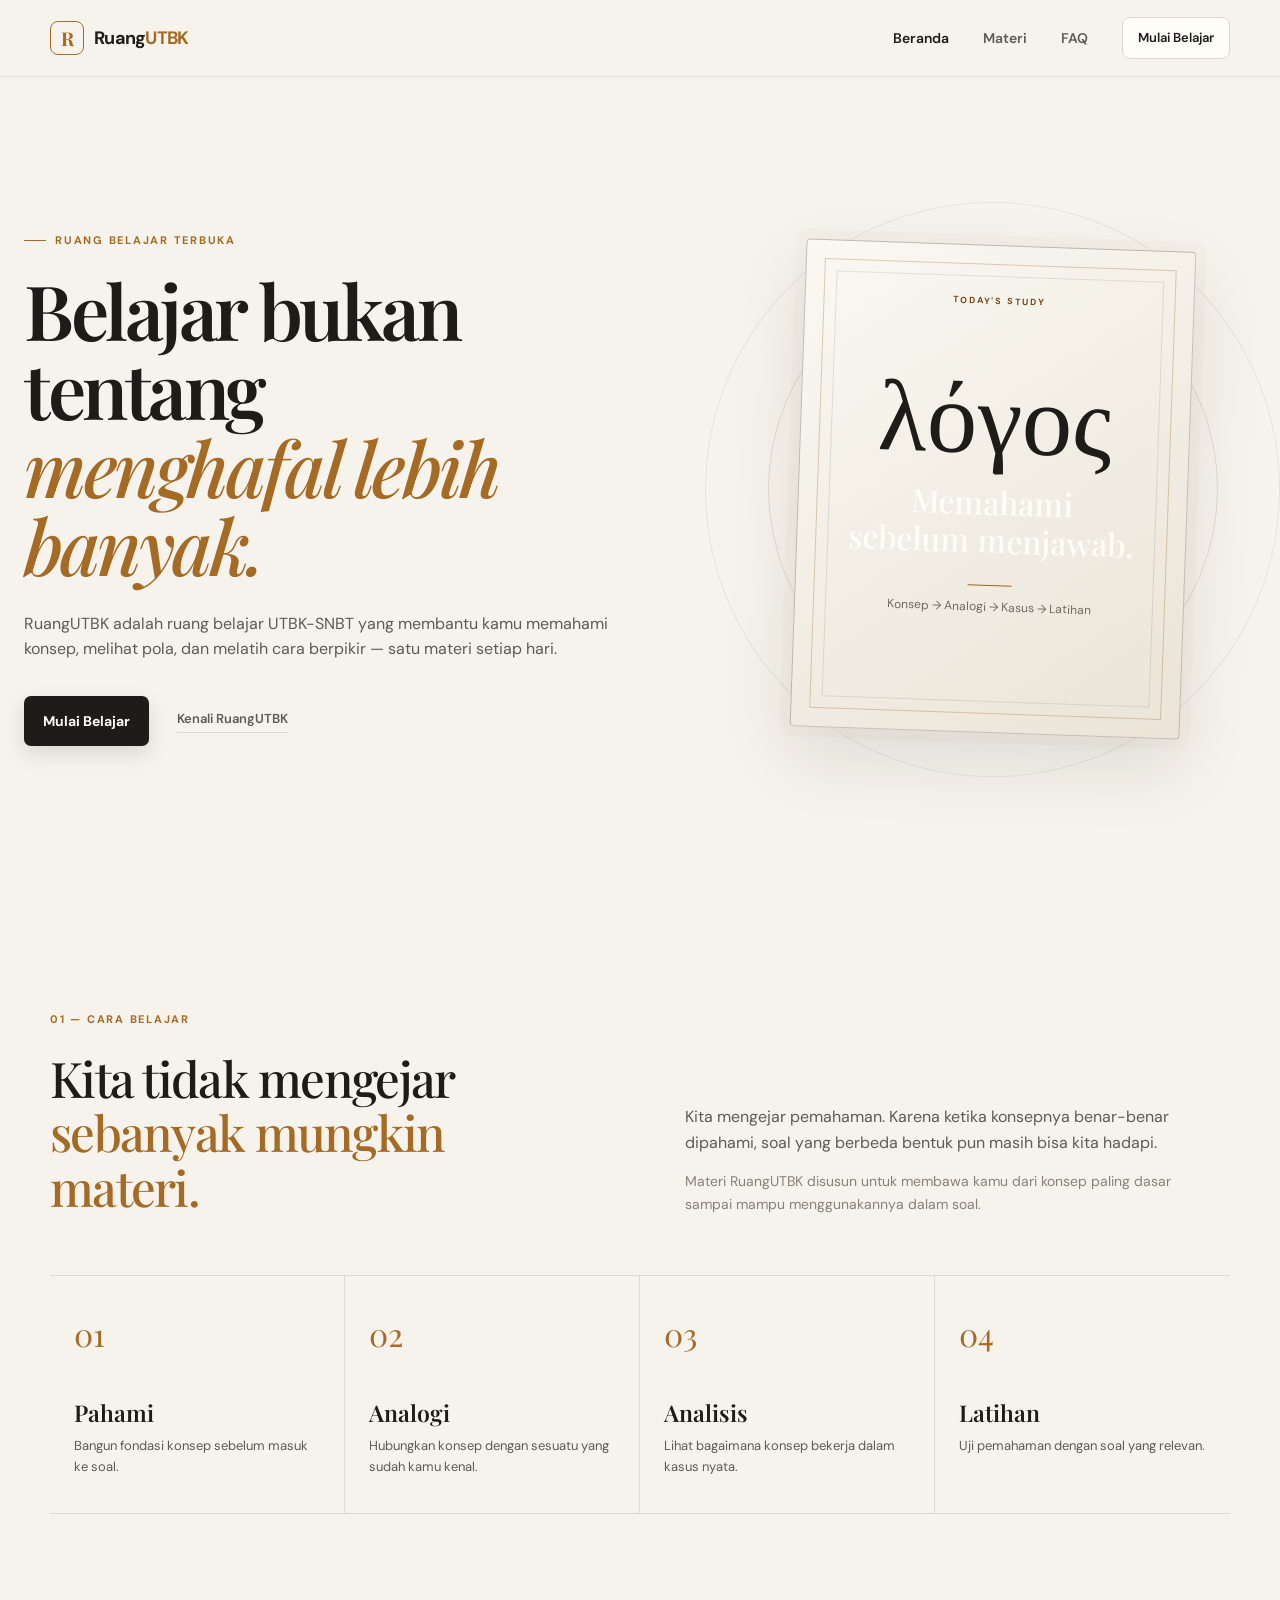
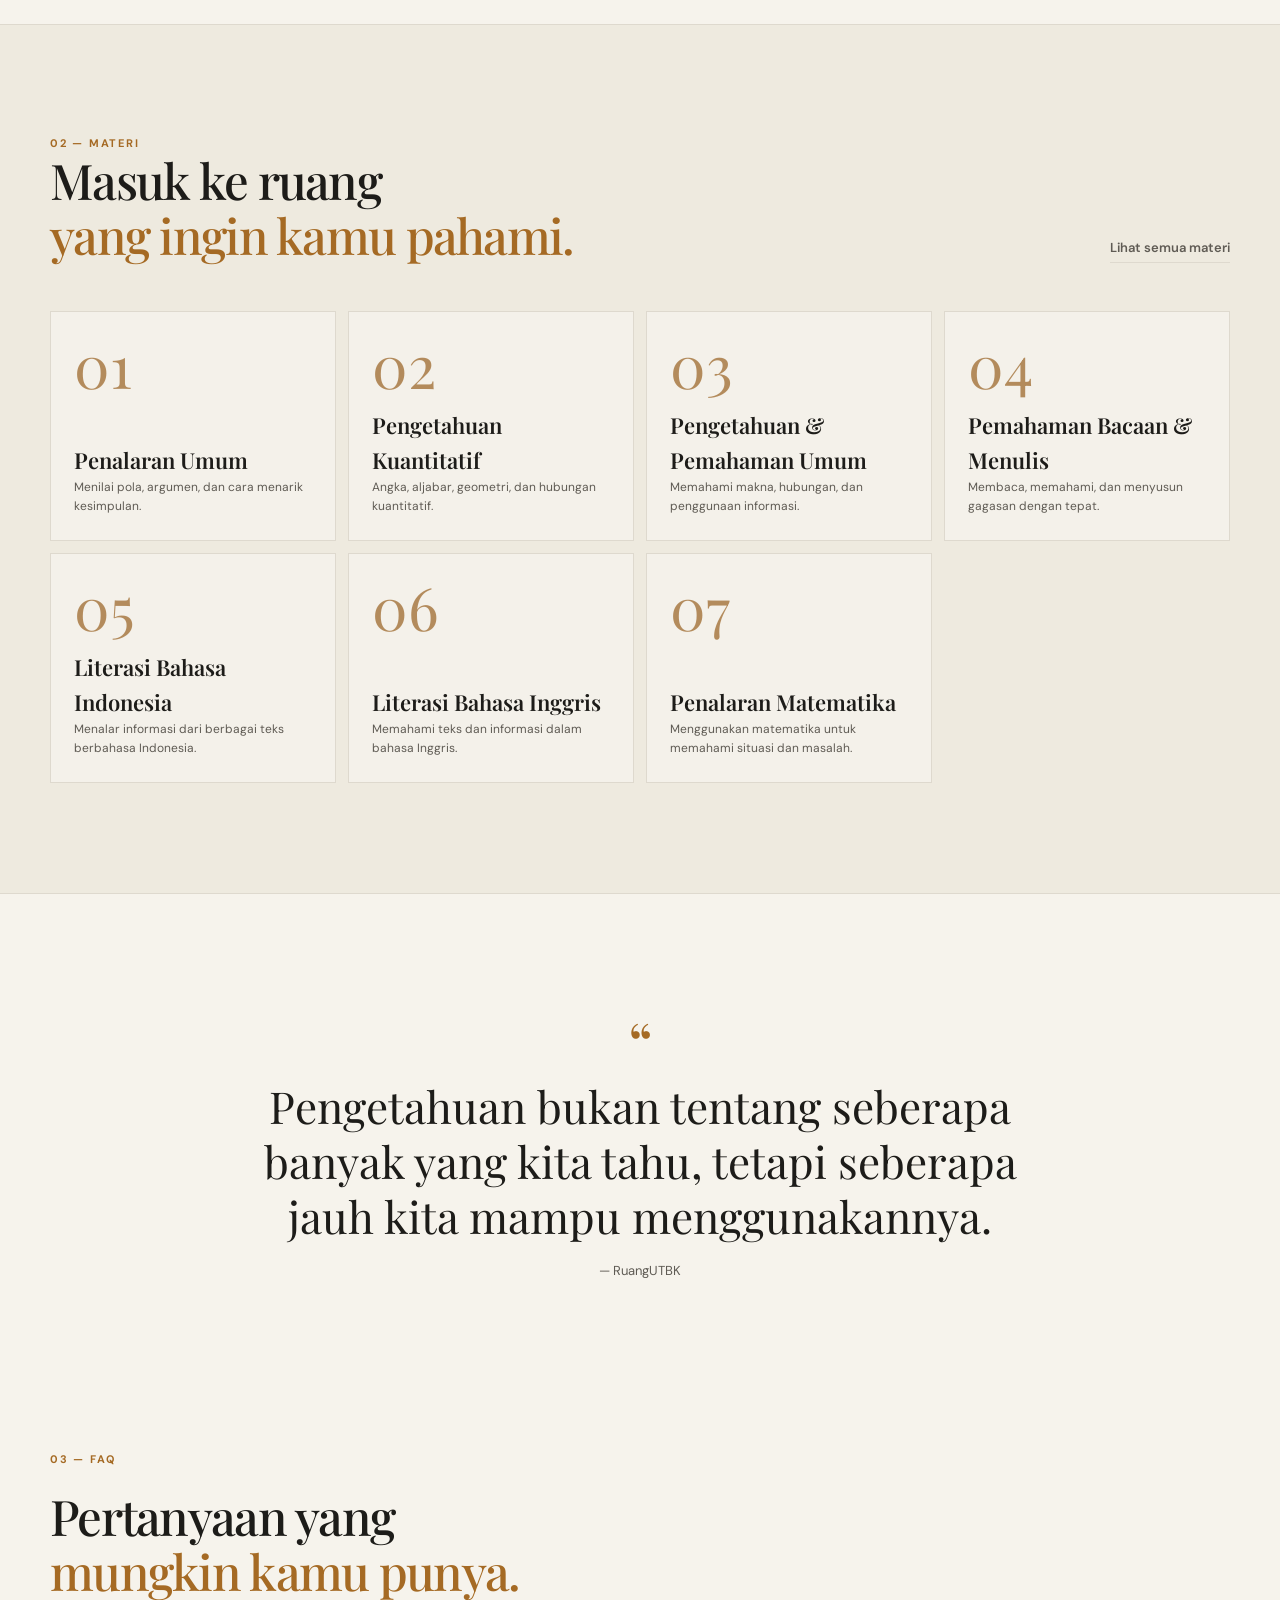
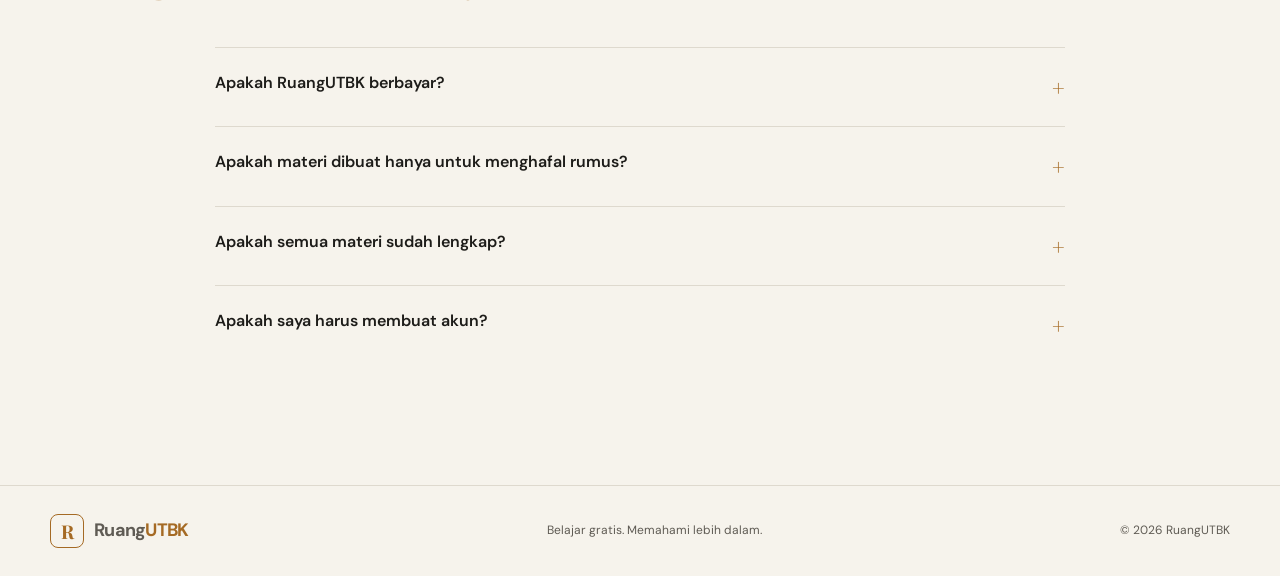
==== index.html @ 2c3f483f "Create index.html" ====
<!DOCTYPE html>
<html lang="id">
<head>
  <meta charset="UTF-8">
  <meta name="viewport" content="width=device-width, initial-scale=1.0">
  <meta name="description" content="RuangUTBK — ruang belajar UTBK-SNBT yang terstruktur, gratis, dan bebas distraksi.">
  <title>RuangUTBK — Belajar UTBK-SNBT Gratis</title>
  <link rel="preconnect" href="https://fonts.googleapis.com">
  <link rel="preconnect" href="https://fonts.gstatic.com" crossorigin>
  <link href="https://fonts.googleapis.com/css2?family=DM+Sans:wght@400;500;600;700&family=Playfair+Display:wght@500;600;700&display=swap" rel="stylesheet">
  <link rel="stylesheet" href="style.css">
  </head>
<body data-page="home">

<header class="site-header">
  <nav class="navbar container">
    <a class="brand" href="index.html" aria-label="RuangUTBK">
      <span class="brand-mark">R</span>
      <span>Ruang<span class="brand-accent">UTBK</span></span>
    </a>
    <div class="nav-links">
      <a class="nav-link active" href="index.html">Beranda</a>
      <a class="nav-link" href="learning.html">Materi</a>
      <a class="nav-link" href="#faq">FAQ</a>
    </div>
    <a class="nav-cta" href="learning.html">Mulai Belajar</a>
  </nav>
</header>

<main>
  <section class="hero hero-fullscreen">
    <div class="container hero-inner"
      .hero-inner {
  min-height: calc(100vh - 76px);
  display: grid;
  grid-template-columns: 1fr 1fr;
  align-items: center;
  gap: 60px;
}
    <div class="hero-copy">
      <p class="eyebrow"><span></span> RUANG BELAJAR TERBUKA</p>
      <h1>Belajar bukan tentang<br><em>menghafal lebih banyak.</em></h1>
      <p class="hero-description">
        RuangUTBK adalah ruang belajar UTBK-SNBT yang membantu kamu memahami
        konsep, melihat pola, dan melatih cara berpikir — satu materi setiap hari.
      </p>
      <div class="hero-actions">
        <a class="button button-primary" href="learning.html">
          Mulai Belajar
        </a>
        <a class="text-link" href="#about">Kenali RuangUTBK</a>
      </div>
    </div>
    <div class="hero-visual">
      <div class="hero-card">
        <div class="hero-card-top">
          <span class="small-label">TODAY'S STUDY</span>
          <span class="status-dot"></span>
        </div>
        <div class="hero-symbol">λόγος</div>
        <h2>Memahami<br>sebelum menjawab.</h2>
        <div class="hero-card-line"></div>
        <p>Konsep → Analogi → Kasus → Latihan</p>
      </div>
      <div class="hero-orbit orbit-one"></div>
      <div class="hero-orbit orbit-two"></div>
    </div>
  </section>

  <section class="intro-section container" id="about">
    <div class="section-kicker">01 — CARA BELAJAR</div>
    <div class="intro-grid">
      <h2>Kita tidak mengejar<br><span>sebanyak mungkin materi.</span></h2>
      <div>
        <p>
          Kita mengejar pemahaman. Karena ketika konsepnya benar-benar dipahami,
          soal yang berbeda bentuk pun masih bisa kita hadapi.
        </p>
        <p class="muted">
          Materi RuangUTBK disusun untuk membawa kamu dari konsep paling dasar
          sampai mampu menggunakannya dalam soal.
        </p>
      </div>
    </div>
    <div class="method-grid">
      <article class="method-card">
        <span>01</span>
        <h3>Pahami</h3><p>Bangun fondasi konsep sebelum masuk ke soal.</p>
      </article>
      <article class="method-card">
        <span>02</span>
        <h3>Analogi</h3><p>Hubungkan konsep dengan sesuatu yang sudah kamu kenal.</p>
      </article>
      <article class="method-card">
        <span>03</span>
        <h3>Analisis</h3><p>Lihat bagaimana konsep bekerja dalam kasus nyata.</p>
      </article>
      <article class="method-card">
        <span>04</span>
        <h3>Latihan</h3><p>Uji pemahaman dengan soal yang relevan.</p>
      </article>
    </div>
  </section>

  <section class="subjects-section">
    <div class="container">
      <div class="section-heading">
        <div>
          <div class="section-kicker">02 — MATERI</div>
          <h2>Masuk ke ruang<br><span>yang ingin kamu pahami.</span></h2>
        </div>
        <a class="text-link" href="learning.html">Lihat semua materi</a>
      </div>
      <div class="subjects-grid" id="subjects-grid"></div>
    </div>
  </section>

  <section class="quote-section container">
    <div class="quote-mark">“</div>
    <blockquote>
      Pengetahuan bukan tentang seberapa banyak yang kita tahu,
      tetapi seberapa jauh kita mampu menggunakannya.
    </blockquote>
    <p>— RuangUTBK</p>
  </section>

  <section class="faq-section container" id="faq">
    <div class="section-kicker">03 — FAQ</div>
    <h2>Pertanyaan yang<br><span>mungkin kamu punya.</span></h2>
    <div class="faq-list" id="faq-list"></div>
  </section>
</main>

<footer class="site-footer">
  <div class="container footer-inner">
    <div class="brand"><span class="brand-mark">R</span><span>Ruang<span class="brand-accent">UTBK</span></span></div>
    <p>Belajar gratis. Memahami lebih dalam.</p>
    <span>© 2026 RuangUTBK</span>
  </div>
</footer>

<script src="config.js"></script>
<script src="app.js"></script>
</body>
</html>
---- style.css ----
:root {
  --ink: #1d1c19;
  --ink-soft: #5f5b54;
  --paper: #f6f3ec;
  --paper-light: #fbfaf6;
  --line: #ded9ce;
  --accent: #a56a24;
  --accent-soft: #d6a15b;
  --white: #fffdf8;
  --shadow: 0 18px 50px rgba(50, 42, 30, .08);
  --serif: "Playfair Display", Georgia, serif;
  --sans: "DM Sans", system-ui, sans-serif;
  --max: 1180px;
}

* { box-sizing: border-box; margin: 0; padding: 0; }

html { scroll-behavior: smooth; }

body {
  background: var(--paper);
  color: var(--ink);
  font-family: var(--sans);
  line-height: 1.6;
}

a { color: inherit; text-decoration: none; }
button, select { font: inherit; }

.container {
  width: min(calc(100% - 48px), var(--max));
  margin-inline: auto;
}

/* HEADER */
.site-header {
  position: sticky;
  top: 0;
  z-index: 50;
  background: rgba(246, 243, 236, .9);
  backdrop-filter: blur(16px);
  border-bottom: 1px solid rgba(222, 217, 206, .75);
}

.navbar {
  height: 76px;
  display: flex;
  align-items: center;
  justify-content: space-between;
}

.brand {
  display: inline-flex;
  align-items: center;
  gap: 10px;
  font-weight: 700;
  letter-spacing: -.04em;
  font-size: 18px;
}

.brand-mark {
  width: 34px;
  height: 34px;
  display: grid;
  place-items: center;
  border: 1px solid var(--accent);
  border-radius: 8px;
  font-family: var(--serif);
  color: var(--accent);
  font-size: 19px;
}

.brand-accent { color: var(--accent); }

.nav-links {
  display: flex;
  gap: 34px;
  margin-left: auto;
  margin-right: 34px;
}

.nav-link {
  color: var(--ink-soft);
  font-size: 14px;
  font-weight: 600;
  transition: color .2s ease;
}

.nav-link:hover, .nav-link.active { color: var(--ink); }

.nav-cta {
  display: inline-flex;
  align-items: center;
  gap: 8px;
  padding: 10px 15px;
  border: 1px solid var(--line);
  background: var(--white);
  border-radius: 8px;
  font-size: 13px;
  font-weight: 600;
}

.nav-cta svg { width: 15px; }

.mobile-menu-button {
  display: none;
  border: 0;
  background: transparent;
  cursor: pointer;
}

/* HERO */
.hero {
  min-height: 650px;
  display: grid;
  grid-template-columns: 1.05fr .95fr;
  align-items: center;
  gap: 70px;
}

.eyebrow, .section-kicker, .small-label {
  font-size: 11px;
  font-weight: 700;
  letter-spacing: .16em;
  color: var(--accent);
}

.eyebrow { display: flex; align-items: center; gap: 9px; margin-bottom: 22px; }
.eyebrow span { width: 22px; height: 1px; background: var(--accent); }

.hero h1 {
  max-width: 700px;
  font-family: var(--serif);
  font-size: clamp(44px, 6vw, 76px);
  line-height: 1.03;
  letter-spacing: -.045em;
  font-weight: 600;
}

.hero h1 em {
  color: var(--accent);
  font-weight: 500;
}

.hero-description {
  max-width: 580px;
  margin-top: 26px;
  color: var(--ink-soft);
  font-size: 16px;
}

.hero-actions {
  display: flex;
  align-items: center;
  gap: 28px;
  margin-top: 34px;
}

.button {
  display: inline-flex;
  align-items: center;
  gap: 10px;
  padding: 14px 19px;
  border-radius: 7px;
  font-size: 14px;
  font-weight: 700;
}

.button-primary {
  color: var(--white);
  background: var(--ink);
  box-shadow: 0 8px 20px rgba(29, 28, 25, .12);
}

.button-primary svg { width: 16px; }

.text-link {
  display: inline-flex;
  align-items: center;
  gap: 8px;
  color: var(--ink-soft);
  font-size: 13px;
  font-weight: 600;
  border-bottom: 1px solid var(--line);
  padding-bottom: 3px;
}

.text-link svg { width: 14px; }

/* HERO VISUAL */
.hero-visual {
  position: relative;
  min-height: 430px;
  display: grid;
  place-items: center;
}

.hero-card {
  position: relative;
  z-index: 2;
  width: min(360px, 90%);
  min-height: 390px;
  padding: 28px;
  background: var(--ink);
  color: var(--white);
  border-radius: 4px;
  box-shadow: var(--shadow);
  transform: rotate(2deg);
}

.hero-card::before {
  content: "";
  position: absolute;
  inset: 10px;
  border: 1px solid rgba(214, 161, 91, .35);
  pointer-events: none;
}

.hero-card-top { display: flex; justify-content: space-between; align-items: center; }
.hero-card .small-label { color: var(--accent-soft); }
.status-dot { width: 7px; height: 7px; background: var(--accent-soft); border-radius: 50%; }

.hero-symbol {
  margin-top: 65px;
  color: var(--accent-soft);
  font-family: var(--serif);
  font-size: 52px;
  line-height: 1;
}

.hero-card h2 {
  margin-top: 22px;
  font-family: var(--serif);
  font-weight: 500;
  font-size: 31px;
  line-height: 1.1;
}

.hero-card-line { width: 44px; height: 1px; background: var(--accent-soft); margin: 30px 0 12px; }
.hero-card p { color: #c7c2b8; font-size: 12px; }

.hero-orbit {
  position: absolute;
  border: 1px solid var(--line);
  border-radius: 50%;
}

.orbit-one { width: 440px; height: 440px; }
.orbit-two { width: 510px; height: 250px; transform: rotate(-30deg); }

/* SECTIONS */
.intro-section { padding: 110px 0; }

.intro-grid {
  display: grid;
  grid-template-columns: 1fr 1fr;
  gap: 90px;
  margin-top: 22px;
  align-items: end;
}

.intro-grid h2, .section-heading h2, .faq-section > h2 {
  font-family: var(--serif);
  font-size: clamp(32px, 4vw, 49px);
  line-height: 1.12;
  letter-spacing: -.035em;
  font-weight: 500;
}

.intro-grid h2 span, .section-heading h2 span, .faq-section h2 span { color: var(--accent); }

.intro-grid p { color: var(--ink-soft); max-width: 520px; }
.intro-grid .muted { margin-top: 15px; font-size: 14px; color: #888176; }

.method-grid {
  display: grid;
  grid-template-columns: repeat(4, 1fr);
  margin-top: 60px;
  border-top: 1px solid var(--line);
  border-bottom: 1px solid var(--line);
}

.method-card {
  position: relative;
  min-height: 210px;
  padding: 25px 24px;
  border-right: 1px solid var(--line);
}

.method-card:last-child { border-right: 0; }
.method-card > span { color: #aaa398; font-size: 11px; }
.method-card > svg { display: block; margin-top: 28px; width: 20px; color: var(--accent); }
.method-card h3 { margin-top: 15px; font-family: var(--serif); font-size: 23px; font-weight: 600; }
.method-card p { margin-top: 5px; color: var(--ink-soft); font-size: 13px; }

/* SUBJECTS */
.subjects-section {
  padding: 110px 0;
  background: #eeeadf;
  border-block: 1px solid var(--line);
}

.section-heading {
  display: flex;
  align-items: end;
  justify-content: space-between;
  gap: 30px;
}

.subjects-grid {
  display: grid;
  grid-template-columns: repeat(4, 1fr);
  gap: 12px;
  margin-top: 48px;
}

.subject-card {
  min-height: 190px;
  padding: 23px;
  background: var(--paper-light);
  border: 1px solid var(--line);
  display: flex;
  flex-direction: column;
  justify-content: space-between;
  transition: transform .2s ease, box-shadow .2s ease, border-color .2s ease;
}

.subject-card:hover {
  transform: translateY(-3px);
  border-color: #c8bba5;
  box-shadow: var(--shadow);
}

.subject-card-number { font-size: 11px; color: #999186; }
.subject-card-icon { color: var(--accent); width: 19px; }
.subject-card h3 { font-family: var(--serif); font-size: 22px; font-weight: 600; }
.subject-card p { font-size: 12px; color: var(--ink-soft); }

/* QUOTE */
.quote-section {
  padding: 130px 10%;
  text-align: center;
}

.quote-mark {
  color: var(--accent);
  font-family: var(--serif);
  font-size: 60px;
  line-height: .6;
}

.quote-section blockquote {
  max-width: 820px;
  margin: 18px auto;
  font-family: var(--serif);
  font-size: clamp(27px, 4vw, 44px);
  line-height: 1.25;
}

.quote-section p { color: var(--ink-soft); font-size: 13px; }

/* FAQ */
.faq-section { padding: 40px 0 120px; }
.faq-section > h2 { margin-top: 20px; }

.faq-list { max-width: 850px; margin: 48px auto 0; }
.faq-item { border-top: 1px solid var(--line); }
.faq-question {
  width: 100%;
  padding: 22px 0;
  border: 0;
  background: transparent;
  display: flex;
  justify-content: space-between;
  text-align: left;
  cursor: pointer;
  font-weight: 600;
  color: var(--ink);
}
.faq-question svg { width: 17px; transition: transform .2s; }
.faq-answer { display: none; padding: 0 40px 22px 0; color: var(--ink-soft); font-size: 14px; }
.faq-item.open .faq-answer { display: block; }
.faq-item.open .faq-question svg { transform: rotate(45deg); }

/* FOOTER */
.site-footer {
  border-top: 1px solid var(--line);
  padding: 28px 0;
  color: var(--ink-soft);
  font-size: 12px;
}
.footer-inner { display: flex; align-items: center; justify-content: space-between; gap: 20px; }

/* LEARNING */
.learning-layout {
  min-height: calc(100vh - 77px);
  display: grid;
  grid-template-columns: 285px 1fr;
}

.learning-sidebar {
  position: sticky;
  top: 77px;
  height: calc(100vh - 77px);
  overflow-y: auto;
  padding: 35px 24px;
  background: #efebe2;
  border-right: 1px solid var(--line);
}

.sidebar-heading h2 {
  margin-top: 6px;
  font-family: var(--serif);
  font-size: 27px;
  font-weight: 600;
}

.select-label {
  display: block;
  margin: 30px 0 8px;
  color: var(--ink-soft);
  font-size: 11px;
  font-weight: 700;
  letter-spacing: .08em;
  text-transform: uppercase;
}

.subject-select {
  width: 100%;
  padding: 11px 12px;
  background: var(--paper-light);
  color: var(--ink);
  border: 1px solid var(--line);
  border-radius: 5px;
  outline: none;
}

.toc { margin-top: 24px; }
.toc-package { margin-bottom: 24px; }
.toc-package-title {
  margin-bottom: 8px;
  color: #938b7d;
  font-size: 10px;
  font-weight: 700;
  letter-spacing: .13em;
  text-transform: uppercase;
}
.toc-item {
  width: 100%;
  padding: 9px 10px;
  display: flex;
  gap: 9px;
  border: 0;
  border-left: 2px solid transparent;
  background: transparent;
  color: var(--ink-soft);
  text-align: left;
  cursor: pointer;
  font-size: 12px;
  border-radius: 0 4px 4px 0;
}
.toc-item:hover { color: var(--ink); background: rgba(255,255,255,.35); }
.toc-item.active { color: var(--ink); border-left-color: var(--accent); background: rgba(255,255,255,.55); font-weight: 700; }
.toc-number { color: #aaa195; min-width: 28px; }

.lesson-area { min-width: 0; }
.lesson-container {
  width: min(850px, calc(100% - 70px));
  margin: 0 auto;
  padding: 65px 0 90px;
}

.lesson-breadcrumb {
  display: flex;
  gap: 8px;
  color: #928a7e;
  font-size: 11px;
  text-transform: uppercase;
  letter-spacing: .08em;
}

.lesson-heading { margin-top: 35px; }
.lesson-number { color: var(--accent); font-size: 13px; font-weight: 700; }
.lesson-heading h1 {
  margin-top: 4px;
  font-family: var(--serif);
  font-size: clamp(42px, 6vw, 68px);
  line-height: 1;
  font-weight: 600;
  letter-spacing: -.045em;
}

.lesson-resources { margin-top: 42px; }
.lesson-quote {
  padding-left: 22px;
  border-left: 2px solid var(--accent);
  color: var(--ink-soft);
  font-family: var(--serif);
  font-size: 19px;
  line-height: 1.55;
  font-style: italic;
  max-width: 730px;
}

.resource-buttons {
  display: flex;
  gap: 10px;
  margin-top: 25px;
}

.resource-button {
  display: inline-flex;
  align-items: center;
  gap: 10px;
  padding: 12px 14px;
  background: var(--white);
  border: 1px solid var(--line);
  border-radius: 5px;
  font-size: 12px;
  font-weight: 700;
  transition: border-color .2s, transform .2s;
}
.resource-button:hover { border-color: var(--accent-soft); transform: translateY(-1px); }
.resource-button svg { width: 16px; color: var(--accent); }
.resource-button svg:last-child { width: 13px; margin-left: 5px; color: #999186; }

.lesson-divider {
  height: 1px;
  margin: 48px 0;
  background: var(--line);
}

.article-content {
  color: #3f3c37;
  font-size: 16px;
}
.article-content h2 {
  margin: 42px 0 14px;
  color: var(--ink);
  font-family: var(--serif);
  font-size: 30px;
}
.article-content h3 {
  margin: 30px 0 10px;
  color: var(--ink);
  font-family: var(--serif);
  font-size: 22px;
}
.article-content p { margin: 0 0 18px; }
.article-content strong { color: var(--ink); }
.article-content blockquote {
  margin: 25px 0;
  padding: 17px 20px;
  background: #eeeadf;
  border-left: 3px solid var(--accent);
}
.article-content ul, .article-content ol { margin: 12px 0 22px 23px; }
.article-content li { margin-bottom: 8px; }

.lesson-navigation {
  display: flex;
  justify-content: space-between;
  gap: 15px;
  margin-top: 70px;
  padding-top: 20px;
  border-top: 1px solid var(--line);
}
.lesson-nav-button {
  display: inline-flex;
  align-items: center;
  gap: 9px;
  padding: 11px 14px;
  border: 1px solid var(--line);
  background: transparent;
  border-radius: 5px;
  color: var(--ink-soft);
  cursor: pointer;
  font-size: 12px;
  font-weight: 700;
}
.lesson-nav-button:hover:not(:disabled) { background: var(--white); color: var(--ink); }
.lesson-nav-button:disabled { opacity: .35; cursor: not-allowed; }
.lesson-nav-button svg { width: 15px; }

.hidden { display: none !important; }

/* RESPONSIVE */
@media (max-width: 900px) {
  .nav-links { display: none; }
  .nav-cta { margin-left: auto; margin-right: 12px; }
  .mobile-menu-button { display: block; }
  .hero { grid-template-columns: 1fr; padding-top: 70px; padding-bottom: 70px; }
  .hero-visual { min-height: 380px; }
  .intro-grid { grid-template-columns: 1fr; gap: 30px; }
  .method-grid { grid-template-columns: repeat(2, 1fr); }
  .method-card:nth-child(2) { border-right: 0; }
  .subjects-grid { grid-template-columns: repeat(2, 1fr); }
  .learning-layout { display: block; }
  .learning-sidebar {
    position: fixed;
    z-index: 40;
    top: 77px;
    left: 0;
    width: 290px;
    transform: translateX(-100%);
    transition: transform .25s ease;
    box-shadow: 10px 0 30px rgba(0,0,0,.08);
  }
  .learning-sidebar.open { transform: translateX(0); }
  .lesson-container { width: min(850px, calc(100% - 42px)); }
}

@media (max-width: 600px) {
  .container { width: min(calc(100% - 30px), var(--max)); }
  .navbar { height: 68px; }
  .nav-cta { display: none; }
  .hero { min-height: auto; padding-top: 65px; }
  .hero h1 { font-size: 44px; }
  .hero-visual { min-height: 330px; }
  .hero-card { min-height: 310px; }
  .hero-symbol { margin-top: 40px; }
  .orbit-one { width: 330px; height: 330px; }
  .orbit-two { width: 360px; height: 180px; }
  .intro-section, .subjects-section { padding: 75px 0; }
  .method-grid, .subjects-grid { grid-template-columns: 1fr; }
  .method-card { border-right: 0; border-bottom: 1px solid var(--line); }
  .method-card:last-child { border-bottom: 0; }
  .section-heading { display: block; }
  .section-heading .text-link { margin-top: 20px; }
  .quote-section { padding: 85px 10px; }
  .footer-inner { flex-direction: column; align-items: flex-start; }
  .resource-buttons { flex-direction: column; }
  .resource-button { justify-content: space-between; }
  .lesson-container { width: calc(100% - 30px); padding-top: 45px; }
  .lesson-heading h1 { font-size: 46px; }
}


/* RUANGUTBK — landing revision: full-screen + editorial Akademia */
.hero-fullscreen {
  min-height: calc(100vh - 76px);
  padding-top: 4.5rem;
  padding-bottom: 4.5rem;
  align-items: center;
}

.hero-fullscreen .hero-copy { max-width: 720px; }
.hero-fullscreen .hero-description { max-width: 610px; }

.hero-visual {
  min-height: 500px;
  display: grid;
  place-items: center;
}

.hero-card {
  width: min(390px, 76vw);
  aspect-ratio: 4 / 5;
  min-height: 0;
  background: linear-gradient(145deg, #faf8f2 0%, #ebe4d7 100%);
  border: 1px solid rgba(29,28,25,.24);
  box-shadow: 0 28px 70px rgba(40,31,19,.11), 0 0 0 10px rgba(154,100,37,.025);
  position: relative;
  display: flex;
  flex-direction: column;
  align-items: center;
  justify-content: center;
}

.hero-card::before, .hero-card::after {
  content: ""; position: absolute; pointer-events: none;
  border: 1px solid rgba(154,100,37,.30);
}
.hero-card::before { inset: 18px; }
.hero-card::after { inset: 30px; border-color: rgba(29,28,25,.10); }
.hero-card-top { position: absolute; top: 48px; left: 50%; transform: translateX(-50%); width: calc(100% - 100px); justify-content: center !important; }
.hero-card-top .status-dot { display: none; }
.hero-card .small-label { letter-spacing: .22em; color: #754819; font-size: 9px; }
.hero-symbol { margin-top: 0; color: var(--ink); font-size: clamp(4rem, 8vw, 6.3rem); }
.hero-card h2 { text-align: center; font-size: clamp(1.45rem, 3vw, 2rem); line-height: 1.18; }
.hero-card-line { margin: 26px 0 12px; background: #9a6425; }
.hero-card p { text-align: center; color: #6f6a61; }

.hero-orbit { background: transparent; border-color: rgba(154,100,37,.18); }
.orbit-one { width: 450px; height: 450px; }
.orbit-two { width: 575px; height: 575px; border-color: rgba(29,28,25,.07); }

.method-grid { border-top: 1px solid var(--line); border-bottom: 1px solid var(--line); }
.method-card { background: transparent; box-shadow: none; border-radius: 0; padding: 2rem 1.5rem 2.2rem; }
.method-card > svg { display: none !important; }
.method-card > span:first-child { font-family: var(--serif); font-size: 2rem; color: var(--accent); }
.method-card h3 { margin-top: 2.2rem; }

.subject-card {
  min-height: 230px;
  border-radius: 0;
  background: rgba(255,255,255,.34);
  box-shadow: none;
  transition: transform .2s ease, border-color .2s ease, background .2s ease;
}
.subject-card:hover { transform: translateY(-4px); background: rgba(255,255,255,.72); border-color: rgba(154,100,37,.42); }
.subject-card-icon { display: none !important; }
.subject-card-number { display: none; }
.subject-card-index {
  font-family: var(--serif);
  font-size: 3.7rem;
  line-height: 1;
  color: rgba(154,100,37,.72);
}
.subject-card h3 { margin-top: .8rem; }
.subject-card p { line-height: 1.6; }

@media (max-width: 900px) {
  .hero-fullscreen { min-height: auto; padding-top: 4rem; padding-bottom: 4rem; }
  .hero-visual { min-height: 410px; margin-top: 1rem; }
  .method-card { border-right: 0; border-bottom: 1px solid var(--line); }
  .method-card:last-child { border-bottom: 0; }
}

@media (max-width: 640px) {
  .hero-fullscreen { padding-top: 2.5rem; padding-bottom: 3rem; }
  .hero-visual { min-height: 340px; }
  .hero-card { width: min(310px, 76vw); }
  .orbit-one { width: 340px; height: 340px; }
  .orbit-two { width: 420px; height: 420px; }
}

.faq-plus {
  font-family: var(--serif);
  font-size: 1.35rem;
  font-weight: 400;
  color: var(--accent);
  transition: transform .2s ease;
}
.faq-item.open .faq-plus { transform: rotate(45deg); }


/* Learning page — intentionally minimal: quote + video + PDF */
.lesson-resources {
  margin-top: 48px;
  max-width: 760px;
}
.lesson-quote {
  margin: 0 0 30px;
  padding: 0 0 0 28px;
  border-left: 2px solid var(--accent);
  font-family: "Playfair Display", Georgia, serif;
  font-size: clamp(1.35rem, 2.3vw, 1.85rem);
  line-height: 1.55;
  color: var(--ink);
}
.resource-buttons {
  display: grid;
  grid-template-columns: repeat(2, minmax(0, 1fr));
  gap: 12px;
}
.resource-button {
  min-height: 62px;
  padding: 0 18px;
  border: 1px solid var(--line);
  background: rgba(255,255,255,.45);
  color: var(--ink);
  display: flex;
  align-items: center;
  gap: 12px;
  text-decoration: none;
  transition: .2s ease;
}
.resource-button:hover {
  border-color: var(--accent);
  background: rgba(255,255,255,.8);
  transform: translateY(-2px);
}
.resource-button svg { width: 17px; color: var(--accent); flex: 0 0 auto; }
.resource-button svg:last-child { width: 14px; margin-left: auto; color: #999186; }
@media (max-width: 640px) {
  .lesson-resources { margin-top: 34px; }
  .lesson-quote { padding-left: 18px; }
  .resource-buttons { grid-template-columns: 1fr; }
}
/* =====================================================
   INDEX — FIX HORIZONTAL PAGE DRAG
   ===================================================== */

html,
body {
  width: 100%;
  max-width: 100%;
  overflow-x: hidden;
}

body {
  position: relative;
}

main {
  width: 100%;
  max-width: 100%;
  overflow-x: hidden;
}

/* Hero tidak boleh membuat halaman melebar */
.hero {
  width: 100%;
  max-width: 100%;
  overflow: hidden;
}

/* Pastikan grid tidak memaksa viewport melebar */
.hero-copy,
.hero-visual {
  min-width: 0;
}

/* Elemen dekoratif tetap berada di dalam hero */
.hero-visual {
  position: relative;
  overflow:
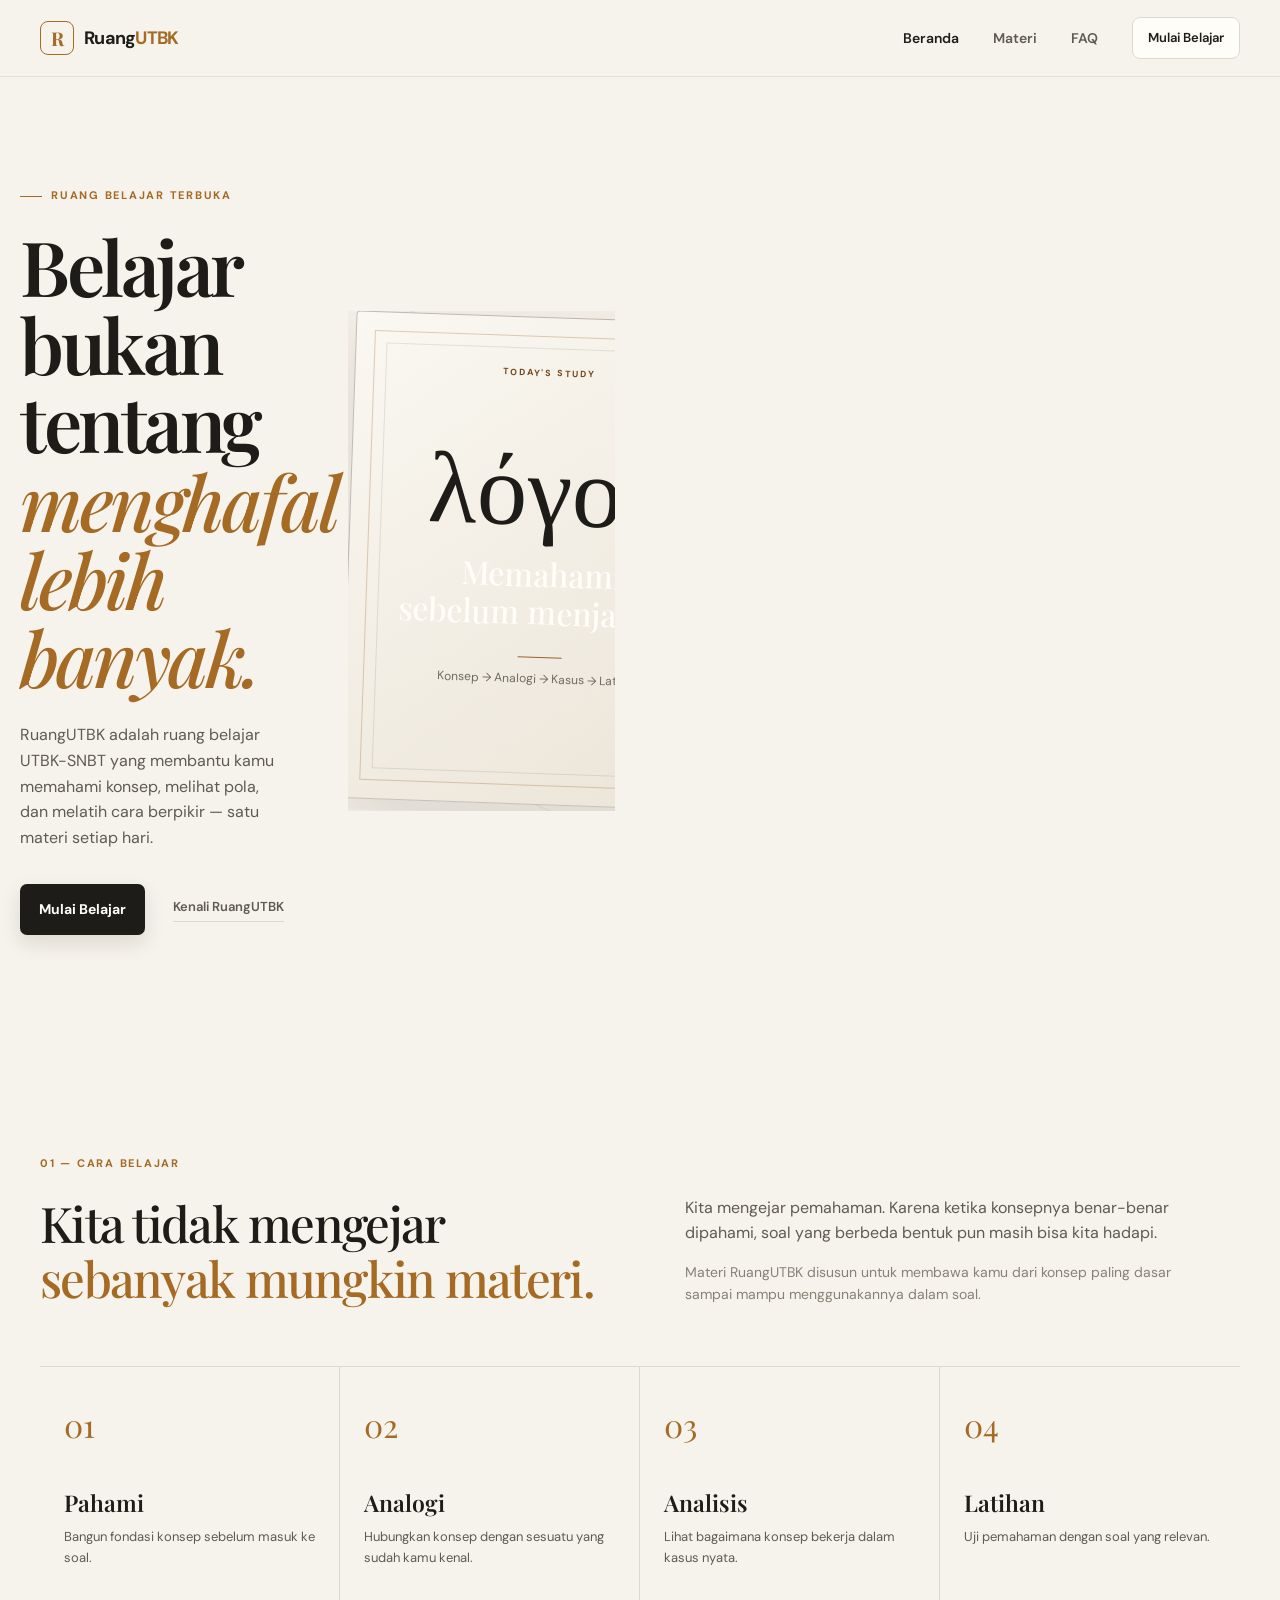
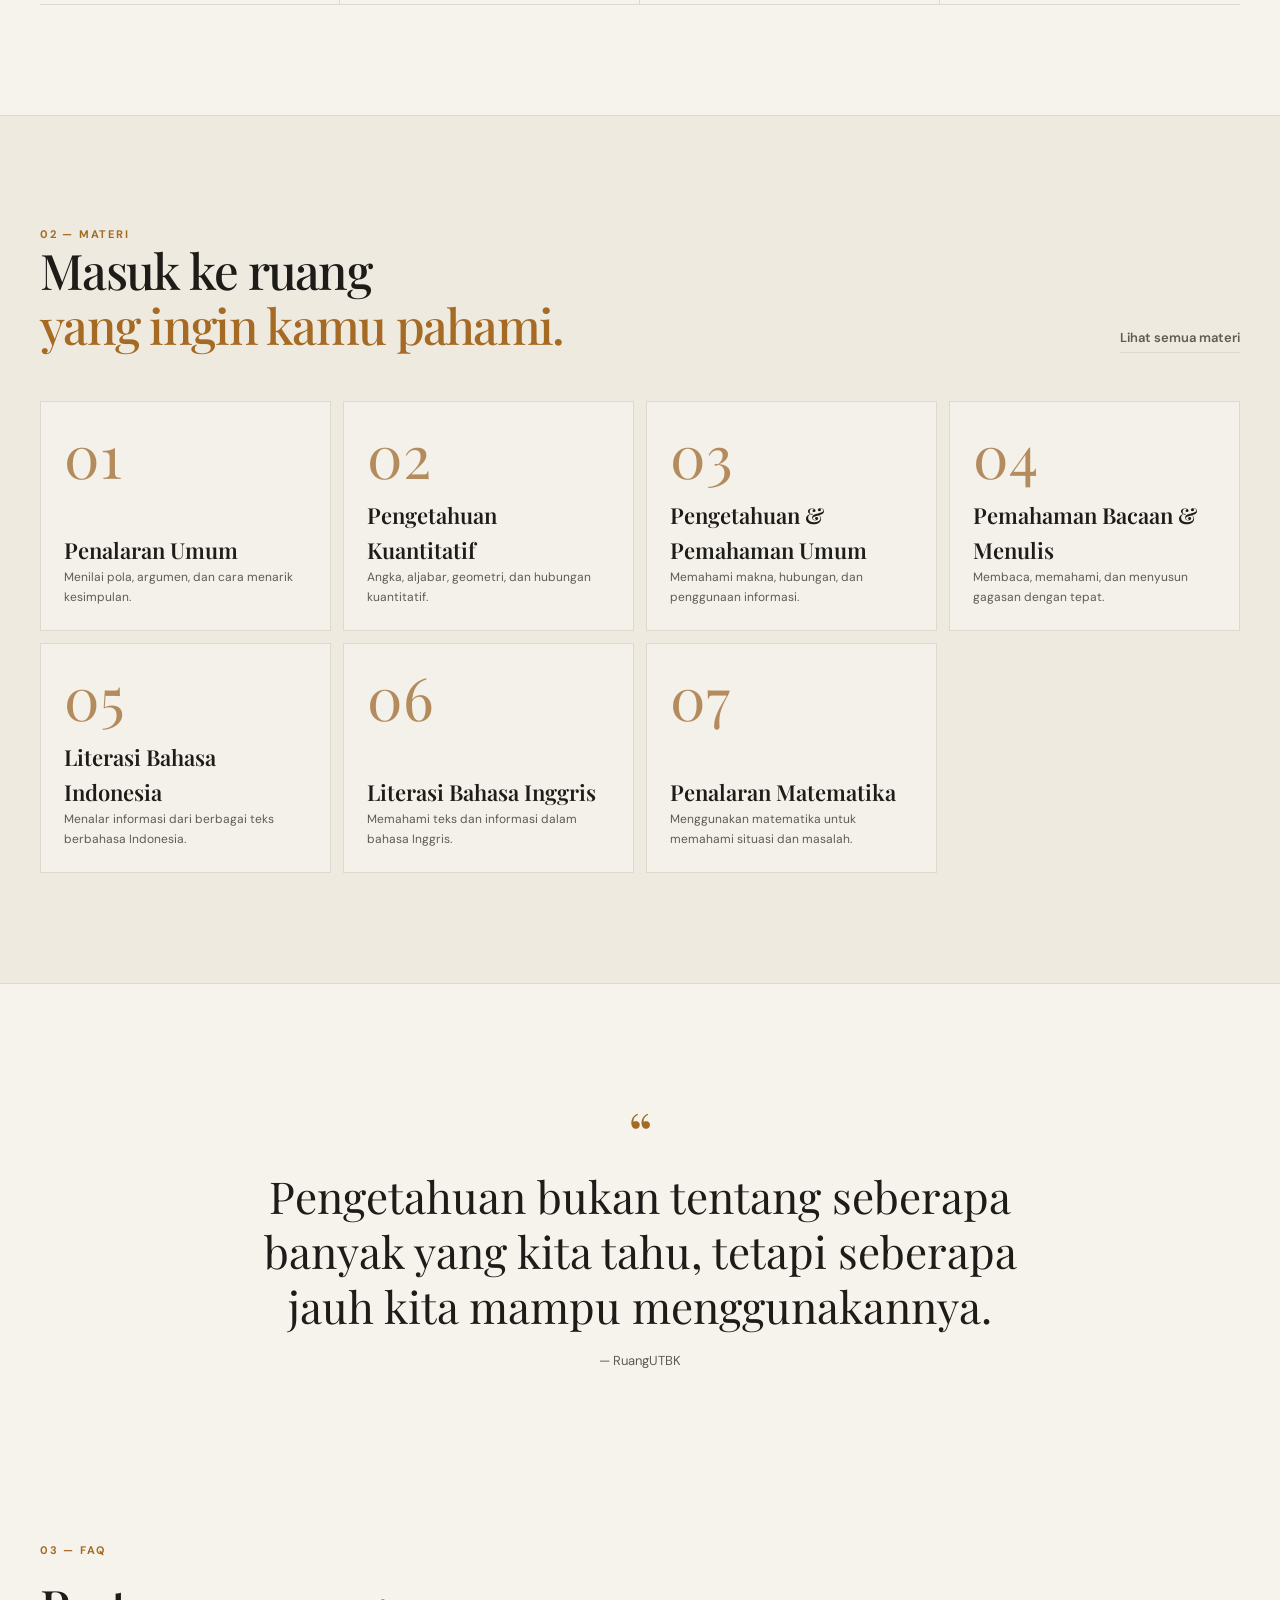
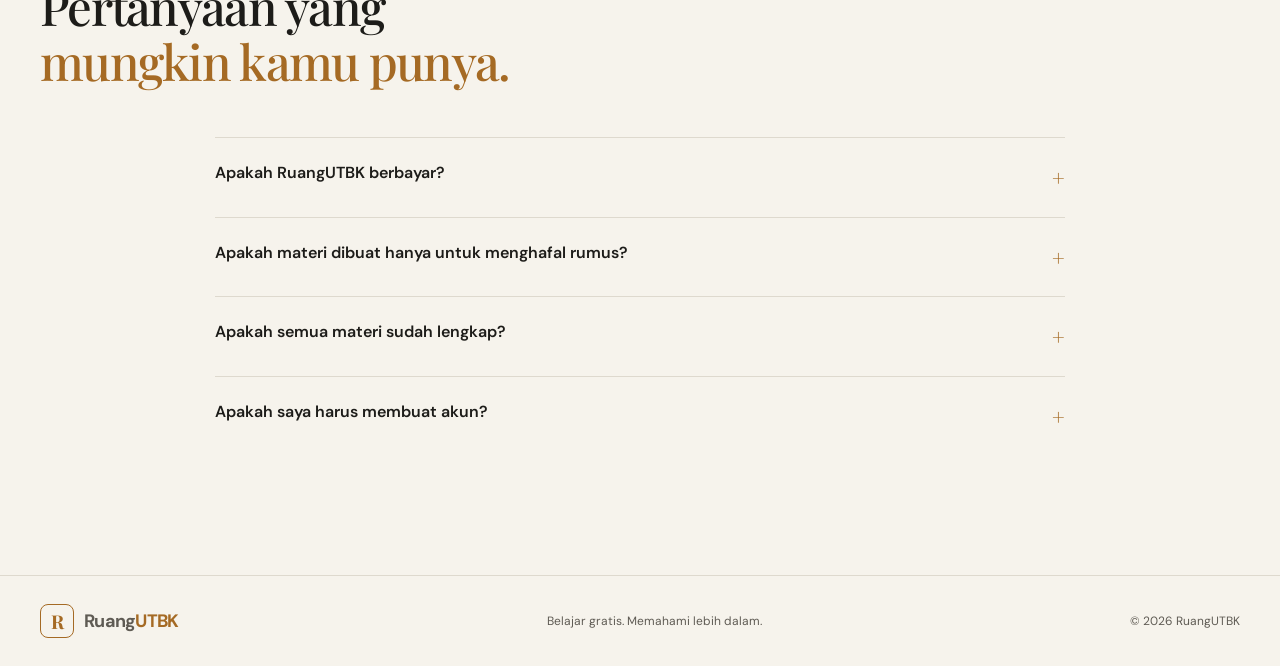
==== commit fa4c7a5b: "Update index.html" ====
--- a/index.html
+++ b/index.html
@@ -29,14 +29,7 @@
 
 <main>
   <section class="hero hero-fullscreen">
-    <div class="container hero-inner"
-      .hero-inner {
-  min-height: calc(100vh - 76px);
-  display: grid;
-  grid-template-columns: 1fr 1fr;
-  align-items: center;
-  gap: 60px;
-}
+    <div class="container hero-inner">
     <div class="hero-copy">
       <p class="eyebrow"><span></span> RUANG BELAJAR TERBUKA</p>
       <h1>Belajar bukan tentang<br><em>menghafal lebih banyak.</em></h1>
@@ -64,6 +57,7 @@
       </div>
       <div class="hero-orbit orbit-one"></div>
       <div class="hero-orbit orbit-two"></div>
+    </div>
     </div>
   </section>
 
--- a/style.css
+++ b/style.css
@@ -636,7 +636,7 @@
 }
 
 
-/* RUANGUTBK — landing revision: full-screen + editorial Akademia */
+/* RUANGUTBK â€” landing revision: full-screen + editorial Akademia */
 .hero-fullscreen {
   min-height: calc(100vh - 76px);
   padding-top: 4.5rem;
@@ -735,7 +735,7 @@
 .faq-item.open .faq-plus { transform: rotate(45deg); }
 
 
-/* Learning page — intentionally minimal: quote + video + PDF */
+/* Learning page â€” intentionally minimal: quote + video + PDF */
 .lesson-resources {
   margin-top: 48px;
   max-width: 760px;
@@ -779,7 +779,7 @@
   .resource-buttons { grid-template-columns: 1fr; }
 }
 /* =====================================================
-   INDEX — FIX HORIZONTAL PAGE DRAG
+   INDEX â€” FIX HORIZONTAL PAGE DRAG
    ===================================================== */
 
 html,
@@ -815,4 +815,48 @@
 /* Elemen dekoratif tetap berada di dalam hero */
 .hero-visual {
   position: relative;
-  overflow: +  overflow: hidden;
+}
+
+/* Cegah orbit dekoratif membuat horizontal overflow */
+.hero-orbit {
+  pointer-events: none;
+  max-width: 100%;
+}
+
+/* Semua container tidak boleh keluar viewport */
+.container {
+  width: min(100% - 40px, 1200px);
+  max-width: 1200px;
+  margin-inline: auto;
+  box-sizing: border-box;
+}
+
+/* Mobile */
+@media (max-width: 768px) {
+  .container {
+    width: min(100% - 32px, 1200px);
+  }
+
+  .hero {
+    overflow: hidden;
+  }
+
+  .hero-visual {
+    width: 100%;
+    max-width: 100%;
+  }
+}
+
+
+/* Hero layout (dipindah dari index.html) */
+.hero-inner {
+  min-height: calc(100vh - 76px);
+  display: grid;
+  grid-template-columns: 1fr 1fr;
+  align-items: center;
+  gap: 60px;
+}
+@media (max-width: 860px) {
+  .hero-inner { grid-template-columns: 1fr; min-height: auto; gap: 40px; }
+}
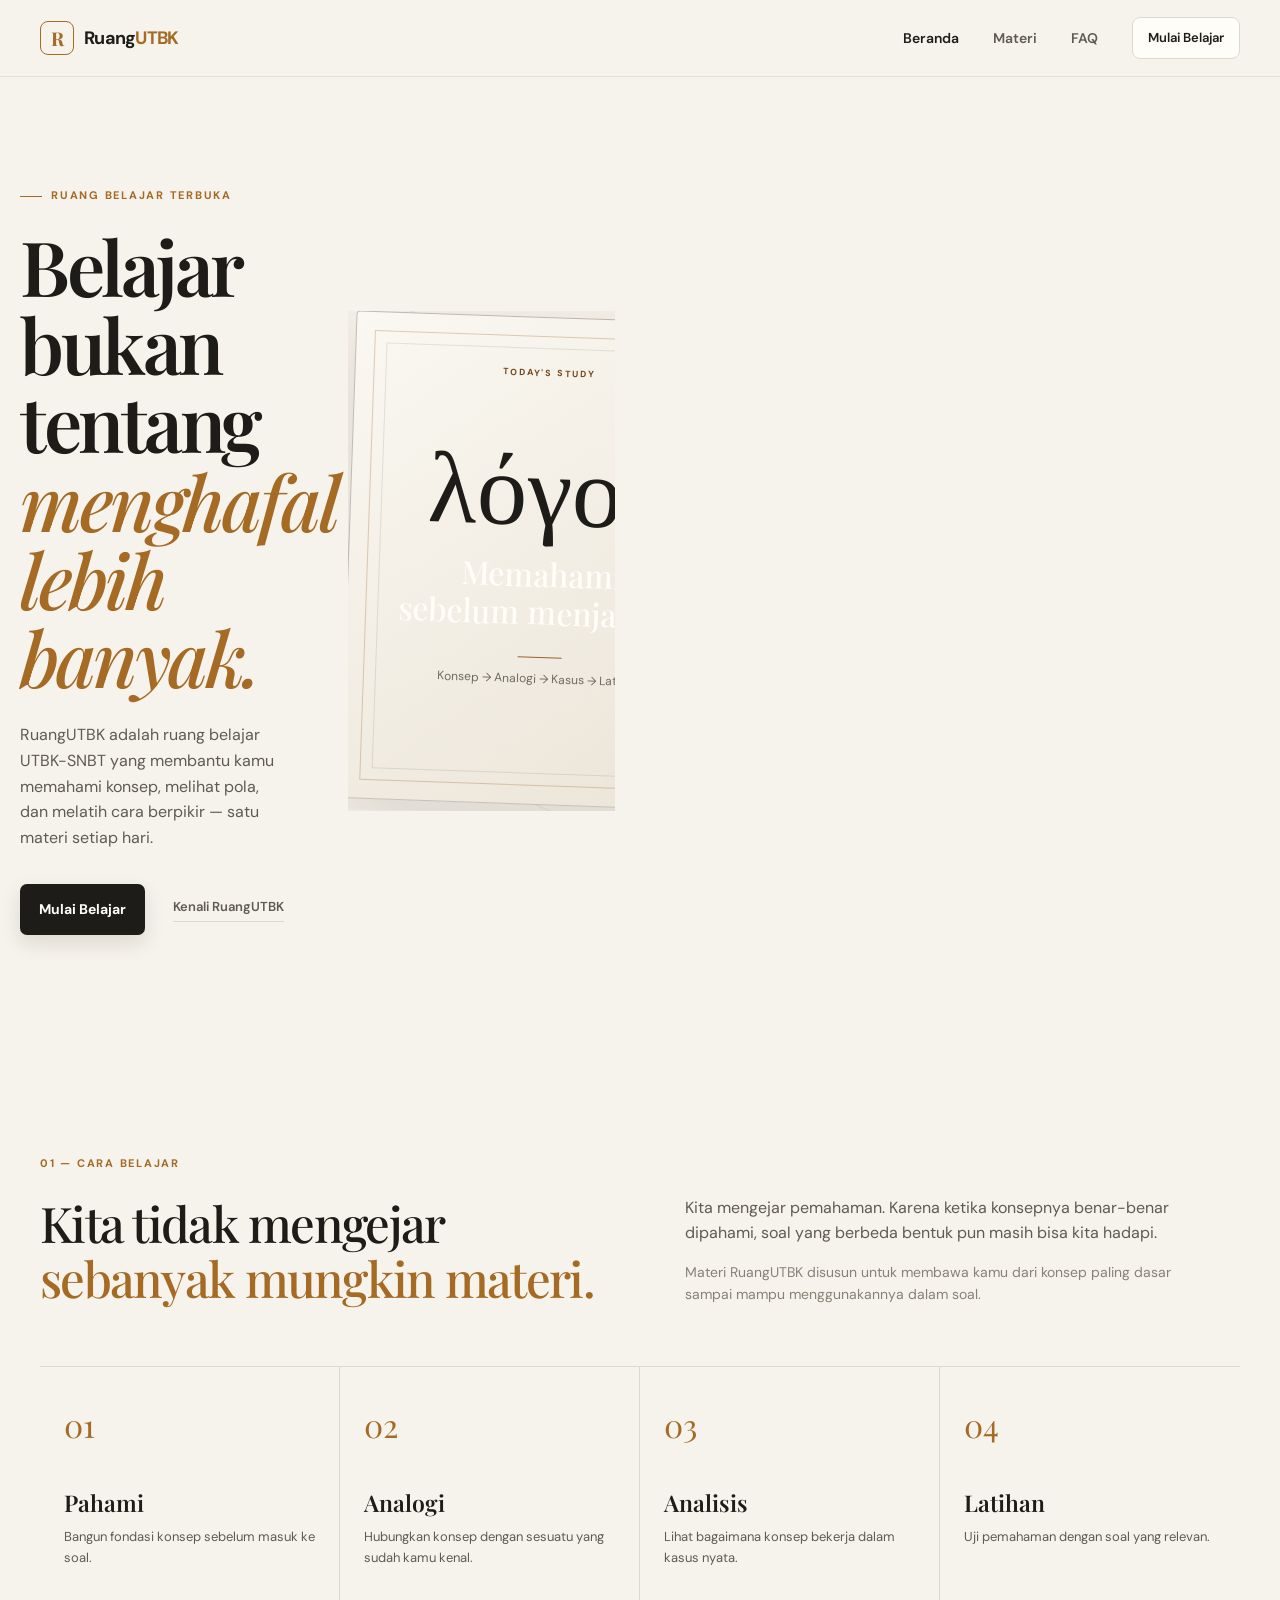
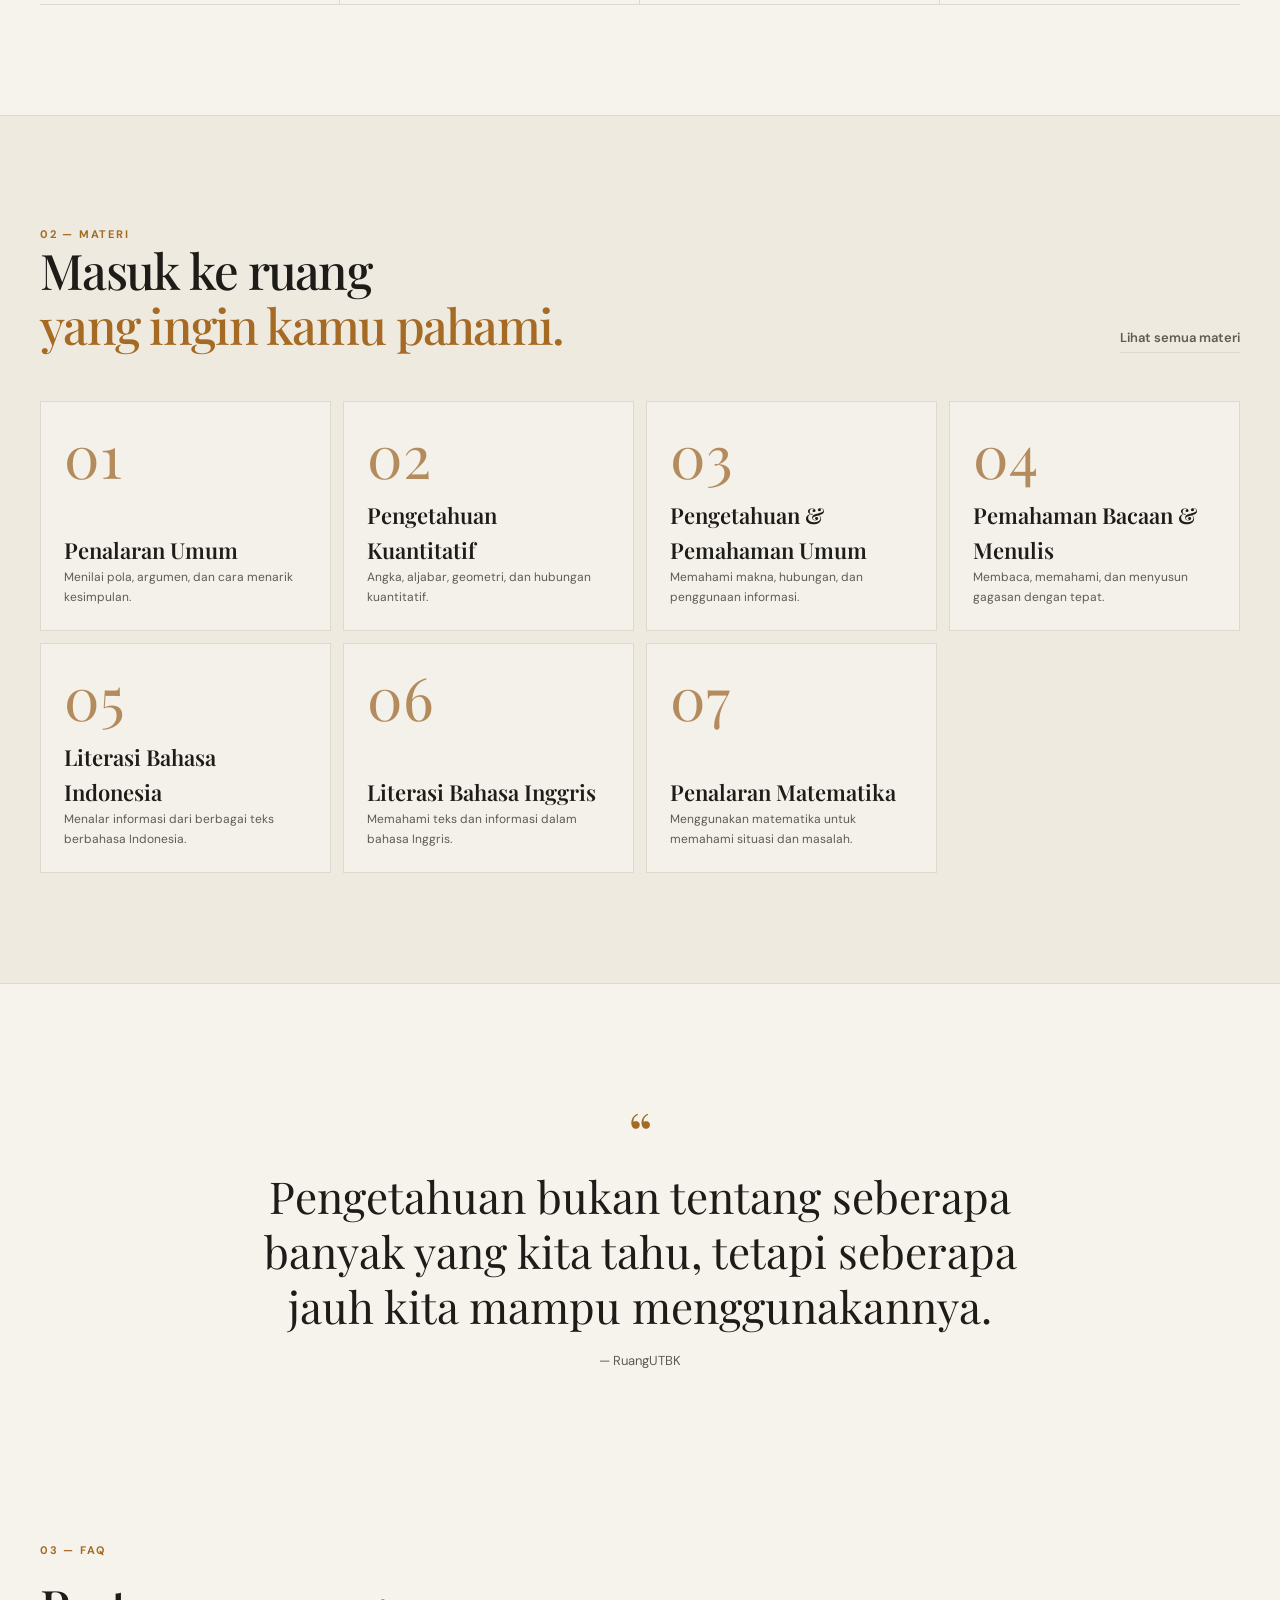
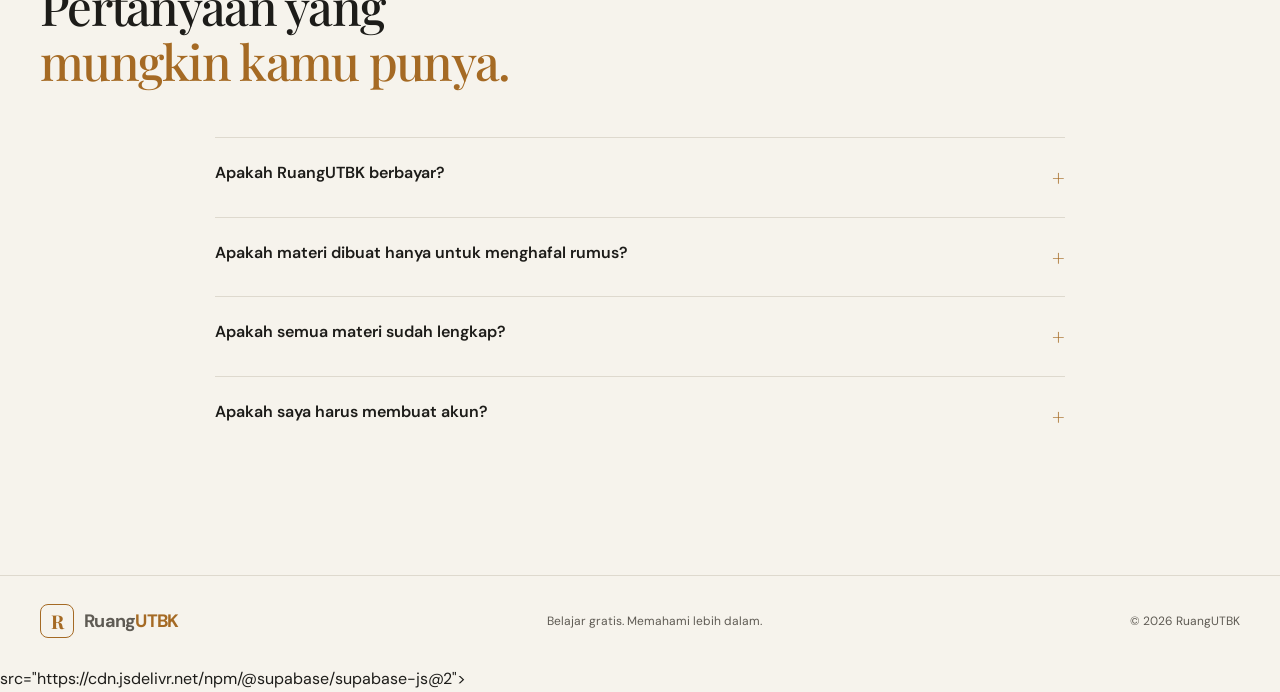
==== commit 571298dc: "Update index.html" ====
--- a/index.html
+++ b/index.html
@@ -133,6 +133,7 @@
   </div>
 </footer>
 
+src="https://cdn.jsdelivr.net/npm/@supabase/supabase-js@2"></script>
 <script src="config.js"></script>
 <script src="app.js"></script>
 </body>
